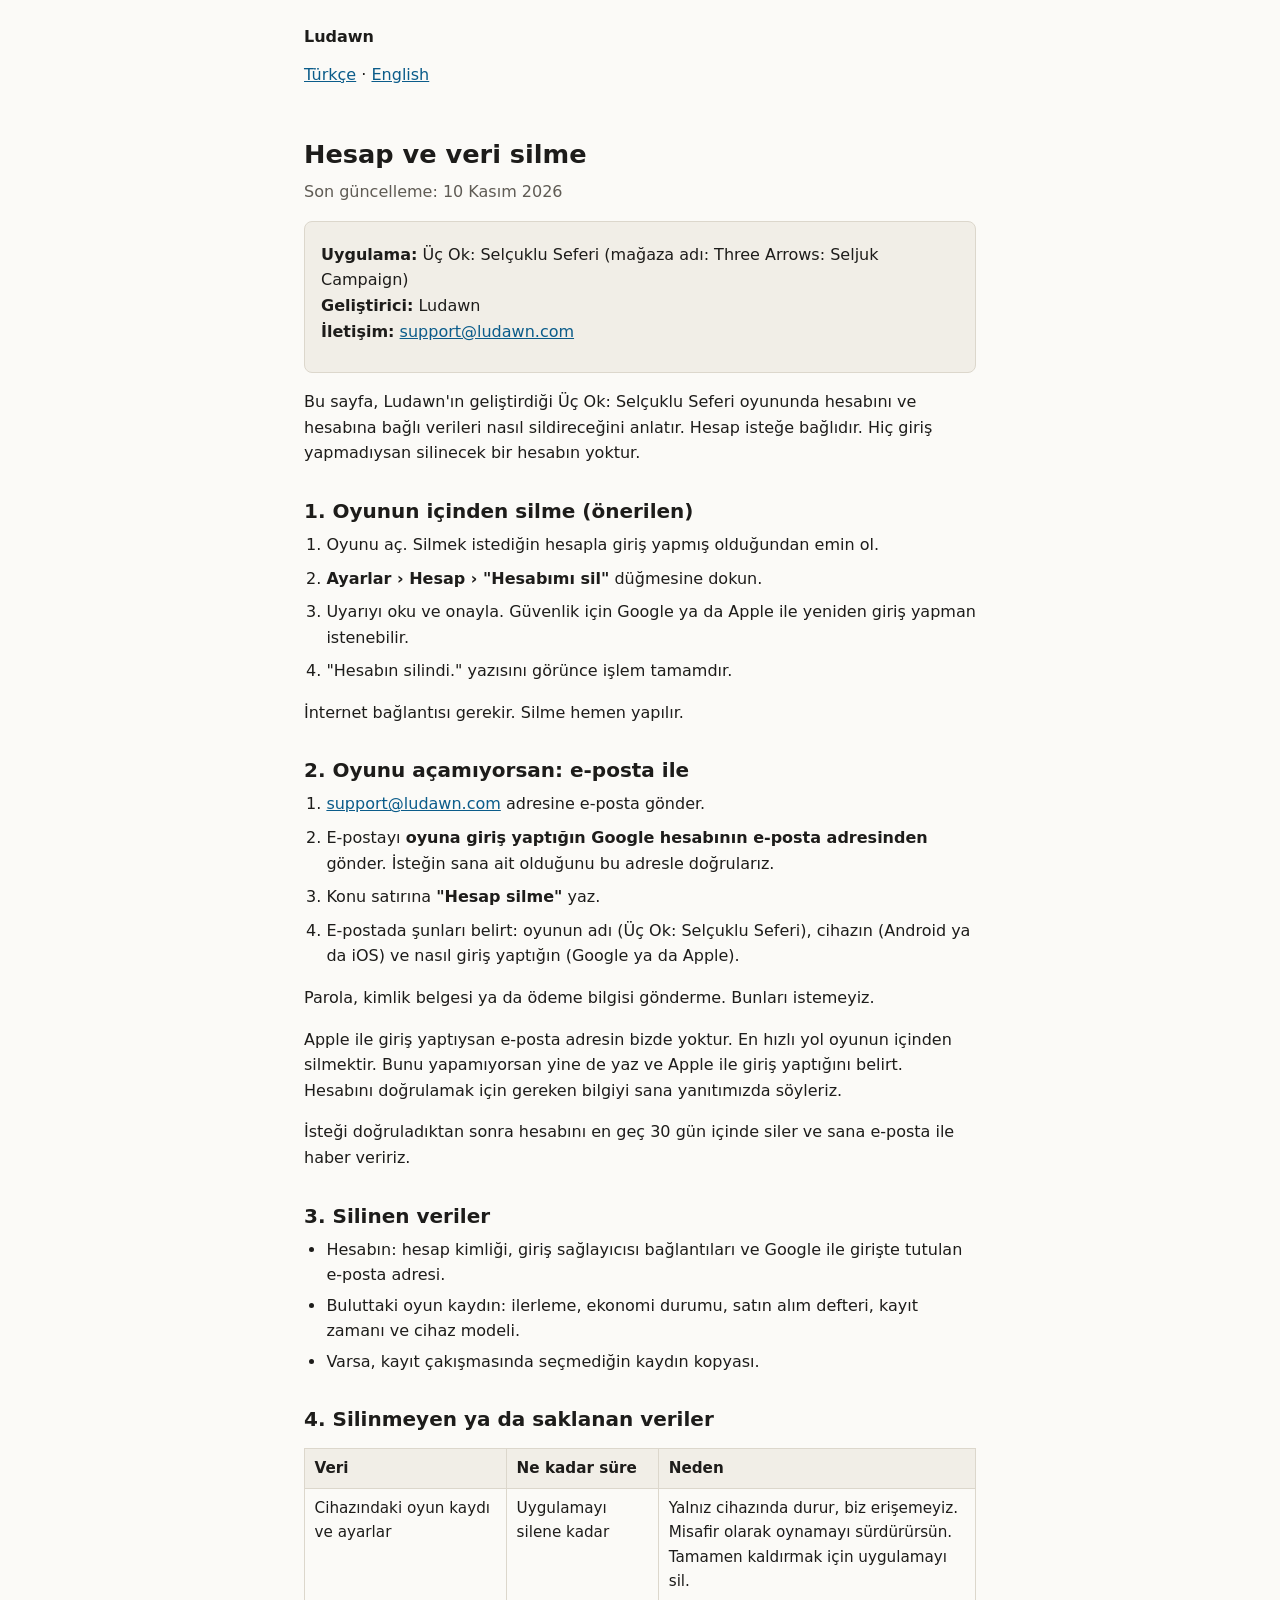
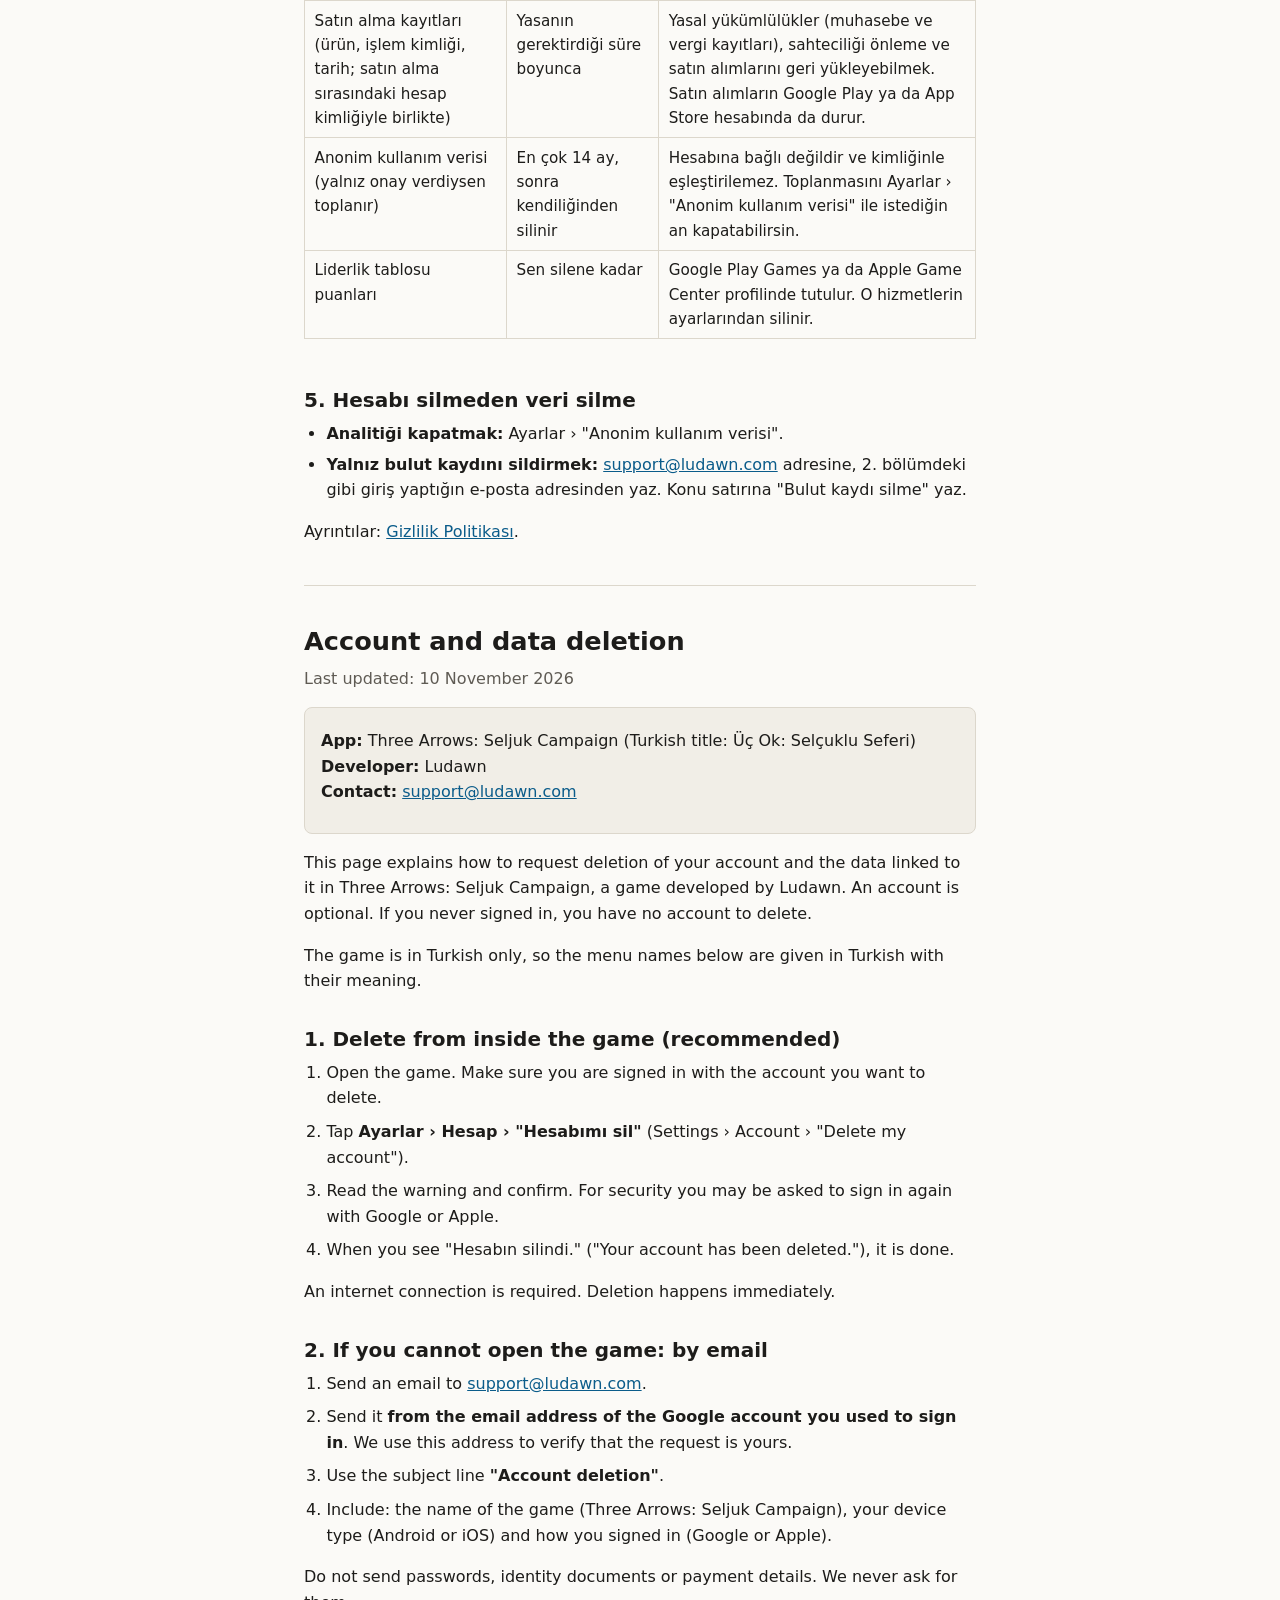
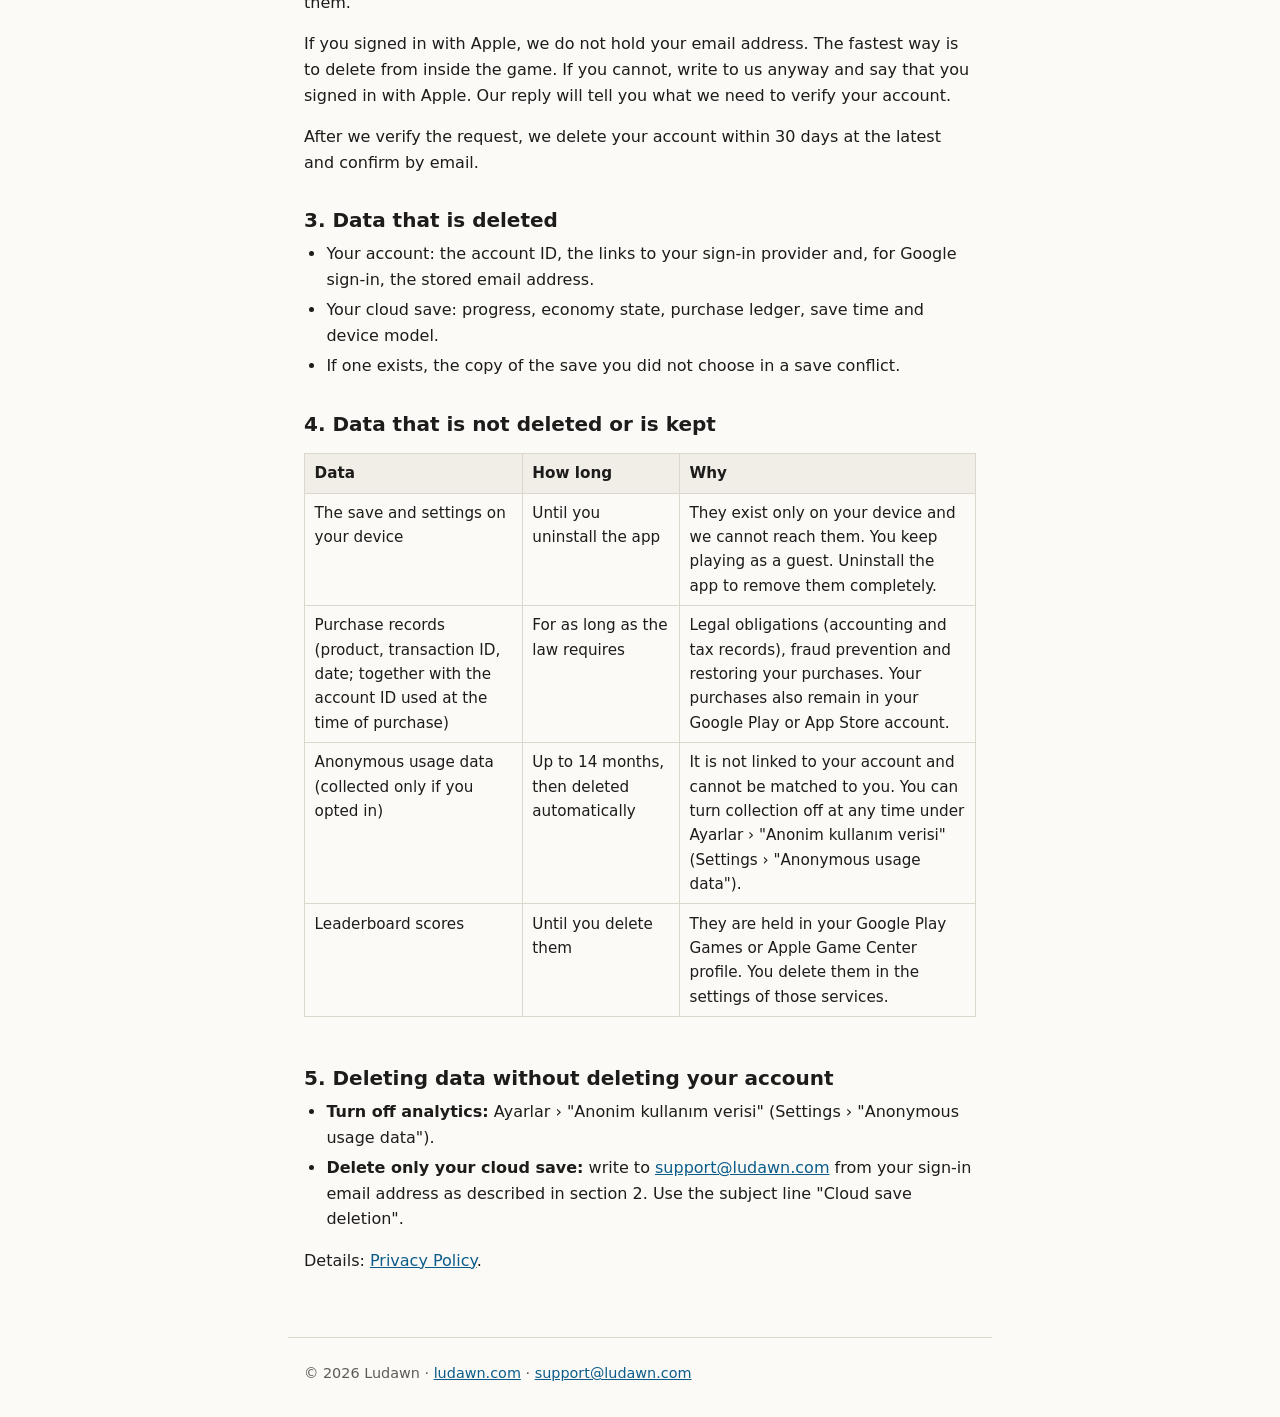
==== account-deletion/index.html @ 129395d2 "Privacy policy and account deletion pages Co-Authored-By: Claude <noreply@anthropic.com>" ====
<!doctype html>
<html lang="tr">
<head>
<meta charset="utf-8">
<meta name="viewport" content="width=device-width, initial-scale=1">
<title>Hesap ve veri silme · Üç Ok: Selçuklu Seferi · Ludawn</title>
<meta name="description" content="Üç Ok: Selçuklu Seferi (Three Arrows: Seljuk Campaign) oyununda hesabını ve verilerini nasıl silersin. Account and data deletion.">
<link rel="stylesheet" href="/style.css">
</head>
<body>
<header>
<a class="brand" href="/">Ludawn</a>
<nav class="langs" aria-label="Dil / Language">
<a href="#tr">Türkçe</a> · <a href="#en" lang="en">English</a>
</nav>
</header>
<main>

<article id="tr" lang="tr">
<h1>Hesap ve veri silme</h1>
<p class="muted">Son güncelleme: 10 Kasım 2026</p>
<div class="box">
<p><strong>Uygulama:</strong> Üç Ok: Selçuklu Seferi (mağaza adı: Three Arrows: Seljuk Campaign)<br>
<strong>Geliştirici:</strong> Ludawn<br>
<strong>İletişim:</strong> <a href="mailto:support@ludawn.com">support@ludawn.com</a></p>
</div>
<p>Bu sayfa, Ludawn'ın geliştirdiği Üç Ok: Selçuklu Seferi oyununda hesabını ve hesabına bağlı verileri nasıl sildireceğini anlatır. Hesap isteğe bağlıdır. Hiç giriş yapmadıysan silinecek bir hesabın yoktur.</p>

<h2>1. Oyunun içinden silme (önerilen)</h2>
<ol class="steps">
<li>Oyunu aç. Silmek istediğin hesapla giriş yapmış olduğundan emin ol.</li>
<li><strong>Ayarlar › Hesap › "Hesabımı sil"</strong> düğmesine dokun.</li>
<li>Uyarıyı oku ve onayla. Güvenlik için Google ya da Apple ile yeniden giriş yapman istenebilir.</li>
<li>"Hesabın silindi." yazısını görünce işlem tamamdır.</li>
</ol>
<p>İnternet bağlantısı gerekir. Silme hemen yapılır.</p>

<h2>2. Oyunu açamıyorsan: e-posta ile</h2>
<ol class="steps">
<li><a href="mailto:support@ludawn.com">support@ludawn.com</a> adresine e-posta gönder.</li>
<li>E-postayı <strong>oyuna giriş yaptığın Google hesabının e-posta adresinden</strong> gönder. İsteğin sana ait olduğunu bu adresle doğrularız.</li>
<li>Konu satırına <strong>"Hesap silme"</strong> yaz.</li>
<li>E-postada şunları belirt: oyunun adı (Üç Ok: Selçuklu Seferi), cihazın (Android ya da iOS) ve nasıl giriş yaptığın (Google ya da Apple).</li>
</ol>
<p>Parola, kimlik belgesi ya da ödeme bilgisi gönderme. Bunları istemeyiz.</p>
<p>Apple ile giriş yaptıysan e-posta adresin bizde yoktur. En hızlı yol oyunun içinden silmektir. Bunu yapamıyorsan yine de yaz ve Apple ile giriş yaptığını belirt. Hesabını doğrulamak için gereken bilgiyi sana yanıtımızda söyleriz.</p>
<p>İsteği doğruladıktan sonra hesabını en geç 30 gün içinde siler ve sana e-posta ile haber veririz.</p>

<h2>3. Silinen veriler</h2>
<ul>
<li>Hesabın: hesap kimliği, giriş sağlayıcısı bağlantıları ve Google ile girişte tutulan e-posta adresi.</li>
<li>Buluttaki oyun kaydın: ilerleme, ekonomi durumu, satın alım defteri, kayıt zamanı ve cihaz modeli.</li>
<li>Varsa, kayıt çakışmasında seçmediğin kaydın kopyası.</li>
</ul>

<h2>4. Silinmeyen ya da saklanan veriler</h2>
<div class="scroll">
<table>
<thead>
<tr><th scope="col">Veri</th><th scope="col">Ne kadar süre</th><th scope="col">Neden</th></tr>
</thead>
<tbody>
<tr><td>Cihazındaki oyun kaydı ve ayarlar</td><td>Uygulamayı silene kadar</td><td>Yalnız cihazında durur, biz erişemeyiz. Misafir olarak oynamayı sürdürürsün. Tamamen kaldırmak için uygulamayı sil.</td></tr>
<tr><td>Satın alma kayıtları (ürün, işlem kimliği, tarih; satın alma sırasındaki hesap kimliğiyle birlikte)</td><td>Yasanın gerektirdiği süre boyunca</td><td>Yasal yükümlülükler (muhasebe ve vergi kayıtları), sahteciliği önleme ve satın alımlarını geri yükleyebilmek. Satın alımların Google Play ya da App Store hesabında da durur.</td></tr>
<tr><td>Anonim kullanım verisi (yalnız onay verdiysen toplanır)</td><td>En çok 14 ay, sonra kendiliğinden silinir</td><td>Hesabına bağlı değildir ve kimliğinle eşleştirilemez. Toplanmasını Ayarlar › "Anonim kullanım verisi" ile istediğin an kapatabilirsin.</td></tr>
<tr><td>Liderlik tablosu puanları</td><td>Sen silene kadar</td><td>Google Play Games ya da Apple Game Center profilinde tutulur. O hizmetlerin ayarlarından silinir.</td></tr>
</tbody>
</table>
</div>

<h2>5. Hesabı silmeden veri silme</h2>
<ul>
<li><strong>Analitiği kapatmak:</strong> Ayarlar › "Anonim kullanım verisi".</li>
<li><strong>Yalnız bulut kaydını sildirmek:</strong> <a href="mailto:support@ludawn.com">support@ludawn.com</a> adresine, 2. bölümdeki gibi giriş yaptığın e-posta adresinden yaz. Konu satırına "Bulut kaydı silme" yaz.</li>
</ul>
<p>Ayrıntılar: <a href="/privacy/">Gizlilik Politikası</a>.</p>
</article>

<hr>

<article id="en" lang="en">
<h1>Account and data deletion</h1>
<p class="muted">Last updated: 10 November 2026</p>
<div class="box">
<p><strong>App:</strong> Three Arrows: Seljuk Campaign (Turkish title: <span lang="tr">Üç Ok: Selçuklu Seferi</span>)<br>
<strong>Developer:</strong> Ludawn<br>
<strong>Contact:</strong> <a href="mailto:support@ludawn.com">support@ludawn.com</a></p>
</div>
<p>This page explains how to request deletion of your account and the data linked to it in Three Arrows: Seljuk Campaign, a game developed by Ludawn. An account is optional. If you never signed in, you have no account to delete.</p>
<p>The game is in Turkish only, so the menu names below are given in Turkish with their meaning.</p>

<h2>1. Delete from inside the game (recommended)</h2>
<ol class="steps">
<li>Open the game. Make sure you are signed in with the account you want to delete.</li>
<li>Tap <strong><span lang="tr">Ayarlar › Hesap › "Hesabımı sil"</span></strong> (Settings › Account › "Delete my account").</li>
<li>Read the warning and confirm. For security you may be asked to sign in again with Google or Apple.</li>
<li>When you see <span lang="tr">"Hesabın silindi."</span> ("Your account has been deleted."), it is done.</li>
</ol>
<p>An internet connection is required. Deletion happens immediately.</p>

<h2>2. If you cannot open the game: by email</h2>
<ol class="steps">
<li>Send an email to <a href="mailto:support@ludawn.com">support@ludawn.com</a>.</li>
<li>Send it <strong>from the email address of the Google account you used to sign in</strong>. We use this address to verify that the request is yours.</li>
<li>Use the subject line <strong>"Account deletion"</strong>.</li>
<li>Include: the name of the game (Three Arrows: Seljuk Campaign), your device type (Android or iOS) and how you signed in (Google or Apple).</li>
</ol>
<p>Do not send passwords, identity documents or payment details. We never ask for them.</p>
<p>If you signed in with Apple, we do not hold your email address. The fastest way is to delete from inside the game. If you cannot, write to us anyway and say that you signed in with Apple. Our reply will tell you what we need to verify your account.</p>
<p>After we verify the request, we delete your account within 30 days at the latest and confirm by email.</p>

<h2>3. Data that is deleted</h2>
<ul>
<li>Your account: the account ID, the links to your sign-in provider and, for Google sign-in, the stored email address.</li>
<li>Your cloud save: progress, economy state, purchase ledger, save time and device model.</li>
<li>If one exists, the copy of the save you did not choose in a save conflict.</li>
</ul>

<h2>4. Data that is not deleted or is kept</h2>
<div class="scroll">
<table>
<thead>
<tr><th scope="col">Data</th><th scope="col">How long</th><th scope="col">Why</th></tr>
</thead>
<tbody>
<tr><td>The save and settings on your device</td><td>Until you uninstall the app</td><td>They exist only on your device and we cannot reach them. You keep playing as a guest. Uninstall the app to remove them completely.</td></tr>
<tr><td>Purchase records (product, transaction ID, date; together with the account ID used at the time of purchase)</td><td>For as long as the law requires</td><td>Legal obligations (accounting and tax records), fraud prevention and restoring your purchases. Your purchases also remain in your Google Play or App Store account.</td></tr>
<tr><td>Anonymous usage data (collected only if you opted in)</td><td>Up to 14 months, then deleted automatically</td><td>It is not linked to your account and cannot be matched to you. You can turn collection off at any time under <span lang="tr">Ayarlar › "Anonim kullanım verisi"</span> (Settings › "Anonymous usage data").</td></tr>
<tr><td>Leaderboard scores</td><td>Until you delete them</td><td>They are held in your Google Play Games or Apple Game Center profile. You delete them in the settings of those services.</td></tr>
</tbody>
</table>
</div>

<h2>5. Deleting data without deleting your account</h2>
<ul>
<li><strong>Turn off analytics:</strong> <span lang="tr">Ayarlar › "Anonim kullanım verisi"</span> (Settings › "Anonymous usage data").</li>
<li><strong>Delete only your cloud save:</strong> write to <a href="mailto:support@ludawn.com">support@ludawn.com</a> from your sign-in email address as described in section 2. Use the subject line "Cloud save deletion".</li>
</ul>
<p>Details: <a href="/privacy/#en">Privacy Policy</a>.</p>
</article>

</main>
<footer>
<p>© 2026 Ludawn · <a href="/">ludawn.com</a> · <a href="mailto:support@ludawn.com">support@ludawn.com</a></p>
</footer>
</body>
</html>
---- style.css ----
:root {
  color-scheme: light dark;
  --bg: #fbfaf7; --fg: #1d1c1a; --muted: #5f5b54; --line: #dcd7cc;
  --link: #0b5c8a; --card: #f1eee7; --mark-bg: #ffe08a; --mark-fg: #3a2a00;
}
@media (prefers-color-scheme: dark) {
  :root {
    --bg: #17181a; --fg: #e9e6df; --muted: #a8a399; --line: #34363a;
    --link: #7cc4ee; --card: #202225; --mark-bg: #6b4e00; --mark-fg: #fff3c4;
  }
}
* { box-sizing: border-box; }
html { -webkit-text-size-adjust: 100%; }
body {
  margin: 0; background: var(--bg); color: var(--fg);
  font: 1rem/1.6 system-ui, -apple-system, "Segoe UI", Roboto, "Noto Sans", Arial, sans-serif;
}
header, main, footer { max-width: 44rem; margin: 0 auto; padding: 1rem; }
header { padding-top: 1.5rem; }
footer { color: var(--muted); font-size: .9rem; border-top: 1px solid var(--line); margin-top: 2rem; }
h1 { font-size: 1.6rem; line-height: 1.25; margin: .5rem 0; }
h2 { font-size: 1.25rem; line-height: 1.3; margin: 2rem 0 .5rem; }
h3 { font-size: 1.05rem; margin: 1.5rem 0 .25rem; }
p, ul, ol { margin: .5rem 0 1rem; }
ul, ol { padding-left: 1.4rem; }
li { margin: .3rem 0; }
a { color: var(--link); }
.brand { font-weight: 700; text-decoration: none; color: var(--fg); }
.muted { color: var(--muted); }
.langs { margin: .75rem 0; }
.box { background: var(--card); border: 1px solid var(--line); border-radius: .5rem; padding: .75rem 1rem; margin: 1rem 0; }
.steps li { margin: .5rem 0; }
.scroll { overflow-x: auto; }
table { border-collapse: collapse; width: 100%; font-size: .95rem; margin: .5rem 0 1rem; }
th, td { border: 1px solid var(--line); padding: .45rem .6rem; text-align: left; vertical-align: top; }
th { background: var(--card); }
hr { border: 0; border-top: 1px solid var(--line); margin: 2.5rem 0; }
code { font-family: ui-monospace, SFMono-Regular, Menlo, Consolas, monospace; font-size: .92em; overflow-wrap: anywhere; }
mark.todo { background: var(--mark-bg); color: var(--mark-fg); font-weight: 700; padding: 0 .25rem; border-radius: .2rem; overflow-wrap: anywhere; }
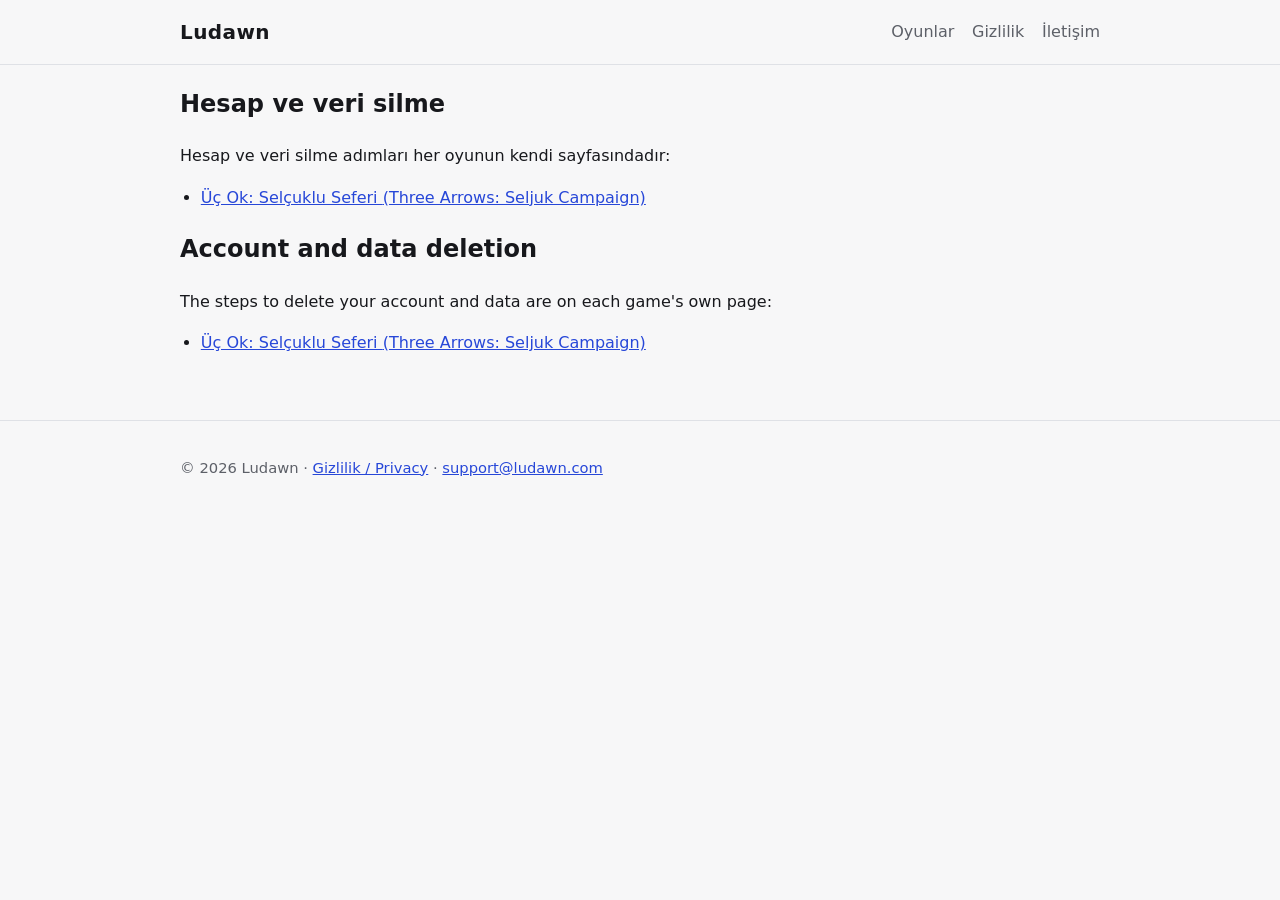
==== commit 04780de1: "Company home and one self-contained section per game The home page is the studio's; Three Arrows liv" ====
--- a/account-deletion/index.html
+++ b/account-deletion/index.html
@@ -3,145 +3,29 @@
 <head>
 <meta charset="utf-8">
 <meta name="viewport" content="width=device-width, initial-scale=1">
-<title>Hesap ve veri silme · Üç Ok: Selçuklu Seferi · Ludawn</title>
-<meta name="description" content="Üç Ok: Selçuklu Seferi (Three Arrows: Seljuk Campaign) oyununda hesabını ve verilerini nasıl silersin. Account and data deletion.">
-<link rel="stylesheet" href="/style.css">
+<title>Hesap ve veri silme · Ludawn</title>
+<meta name="description" content="Ludawn oyunlarında hesap ve veri silme. Account and data deletion for Ludawn games.">
+<link rel="stylesheet" href="/assets/site.css">
 </head>
 <body>
-<header>
+<div class="top"><div class="wrap">
 <a class="brand" href="/">Ludawn</a>
-<nav class="langs" aria-label="Dil / Language">
-<a href="#tr">Türkçe</a> · <a href="#en" lang="en">English</a>
-</nav>
-</header>
-<main>
-
-<article id="tr" lang="tr">
+<nav class="nav" aria-label="Site"><a href="/#games">Oyunlar</a><a href="/privacy/">Gizlilik</a><a href="mailto:support@ludawn.com">İletişim</a></nav>
+</div></div>
+<main class="wrap">
+<section class="prose">
 <h1>Hesap ve veri silme</h1>
-<p class="muted">Son güncelleme: 10 Kasım 2026</p>
-<div class="box">
-<p><strong>Uygulama:</strong> Üç Ok: Selçuklu Seferi (mağaza adı: Three Arrows: Seljuk Campaign)<br>
-<strong>Geliştirici:</strong> Ludawn<br>
-<strong>İletişim:</strong> <a href="mailto:support@ludawn.com">support@ludawn.com</a></p>
+<p>Hesap ve veri silme adımları her oyunun kendi sayfasındadır:</p>
+<ul><li><a href="/three-arrows/account-deletion/">Üç Ok: Selçuklu Seferi <span lang="en">(Three Arrows: Seljuk Campaign)</span></a></li></ul>
+<div lang="en">
+<h1>Account and data deletion</h1>
+<p>The steps to delete your account and data are on each game's own page:</p>
+<ul><li><a href="/three-arrows/account-deletion/">Üç Ok: Selçuklu Seferi <span lang="en">(Three Arrows: Seljuk Campaign)</span></a></li></ul>
 </div>
-<p>Bu sayfa, Ludawn'ın geliştirdiği Üç Ok: Selçuklu Seferi oyununda hesabını ve hesabına bağlı verileri nasıl sildireceğini anlatır. Hesap isteğe bağlıdır. Hiç giriş yapmadıysan silinecek bir hesabın yoktur.</p>
-
-<h2>1. Oyunun içinden silme (önerilen)</h2>
-<ol class="steps">
-<li>Oyunu aç. Silmek istediğin hesapla giriş yapmış olduğundan emin ol.</li>
-<li><strong>Ayarlar › Hesap › "Hesabımı sil"</strong> düğmesine dokun.</li>
-<li>Uyarıyı oku ve onayla. Güvenlik için Google ya da Apple ile yeniden giriş yapman istenebilir.</li>
-<li>"Hesabın silindi." yazısını görünce işlem tamamdır.</li>
-</ol>
-<p>İnternet bağlantısı gerekir. Silme hemen yapılır.</p>
-
-<h2>2. Oyunu açamıyorsan: e-posta ile</h2>
-<ol class="steps">
-<li><a href="mailto:support@ludawn.com">support@ludawn.com</a> adresine e-posta gönder.</li>
-<li>E-postayı <strong>oyuna giriş yaptığın Google hesabının e-posta adresinden</strong> gönder. İsteğin sana ait olduğunu bu adresle doğrularız.</li>
-<li>Konu satırına <strong>"Hesap silme"</strong> yaz.</li>
-<li>E-postada şunları belirt: oyunun adı (Üç Ok: Selçuklu Seferi), cihazın (Android ya da iOS) ve nasıl giriş yaptığın (Google ya da Apple).</li>
-</ol>
-<p>Parola, kimlik belgesi ya da ödeme bilgisi gönderme. Bunları istemeyiz.</p>
-<p>Apple ile giriş yaptıysan e-posta adresin bizde yoktur. En hızlı yol oyunun içinden silmektir. Bunu yapamıyorsan yine de yaz ve Apple ile giriş yaptığını belirt. Hesabını doğrulamak için gereken bilgiyi sana yanıtımızda söyleriz.</p>
-<p>İsteği doğruladıktan sonra hesabını en geç 30 gün içinde siler ve sana e-posta ile haber veririz.</p>
-
-<h2>3. Silinen veriler</h2>
-<ul>
-<li>Hesabın: hesap kimliği, giriş sağlayıcısı bağlantıları ve Google ile girişte tutulan e-posta adresi.</li>
-<li>Buluttaki oyun kaydın: ilerleme, ekonomi durumu, satın alım defteri, kayıt zamanı ve cihaz modeli.</li>
-<li>Varsa, kayıt çakışmasında seçmediğin kaydın kopyası.</li>
-</ul>
-
-<h2>4. Silinmeyen ya da saklanan veriler</h2>
-<div class="scroll">
-<table>
-<thead>
-<tr><th scope="col">Veri</th><th scope="col">Ne kadar süre</th><th scope="col">Neden</th></tr>
-</thead>
-<tbody>
-<tr><td>Cihazındaki oyun kaydı ve ayarlar</td><td>Uygulamayı silene kadar</td><td>Yalnız cihazında durur, biz erişemeyiz. Misafir olarak oynamayı sürdürürsün. Tamamen kaldırmak için uygulamayı sil.</td></tr>
-<tr><td>Satın alma kayıtları (ürün, işlem kimliği, tarih; satın alma sırasındaki hesap kimliğiyle birlikte)</td><td>Yasanın gerektirdiği süre boyunca</td><td>Yasal yükümlülükler (muhasebe ve vergi kayıtları), sahteciliği önleme ve satın alımlarını geri yükleyebilmek. Satın alımların Google Play ya da App Store hesabında da durur.</td></tr>
-<tr><td>Anonim kullanım verisi (yalnız onay verdiysen toplanır)</td><td>En çok 14 ay, sonra kendiliğinden silinir</td><td>Hesabına bağlı değildir ve kimliğinle eşleştirilemez. Toplanmasını Ayarlar › "Anonim kullanım verisi" ile istediğin an kapatabilirsin.</td></tr>
-<tr><td>Liderlik tablosu puanları</td><td>Sen silene kadar</td><td>Google Play Games ya da Apple Game Center profilinde tutulur. O hizmetlerin ayarlarından silinir.</td></tr>
-</tbody>
-</table>
-</div>
-
-<h2>5. Hesabı silmeden veri silme</h2>
-<ul>
-<li><strong>Analitiği kapatmak:</strong> Ayarlar › "Anonim kullanım verisi".</li>
-<li><strong>Yalnız bulut kaydını sildirmek:</strong> <a href="mailto:support@ludawn.com">support@ludawn.com</a> adresine, 2. bölümdeki gibi giriş yaptığın e-posta adresinden yaz. Konu satırına "Bulut kaydı silme" yaz.</li>
-</ul>
-<p>Ayrıntılar: <a href="/privacy/">Gizlilik Politikası</a>.</p>
-</article>
-
-<hr>
-
-<article id="en" lang="en">
-<h1>Account and data deletion</h1>
-<p class="muted">Last updated: 10 November 2026</p>
-<div class="box">
-<p><strong>App:</strong> Three Arrows: Seljuk Campaign (Turkish title: <span lang="tr">Üç Ok: Selçuklu Seferi</span>)<br>
-<strong>Developer:</strong> Ludawn<br>
-<strong>Contact:</strong> <a href="mailto:support@ludawn.com">support@ludawn.com</a></p>
-</div>
-<p>This page explains how to request deletion of your account and the data linked to it in Three Arrows: Seljuk Campaign, a game developed by Ludawn. An account is optional. If you never signed in, you have no account to delete.</p>
-<p>The game is in Turkish only, so the menu names below are given in Turkish with their meaning.</p>
-
-<h2>1. Delete from inside the game (recommended)</h2>
-<ol class="steps">
-<li>Open the game. Make sure you are signed in with the account you want to delete.</li>
-<li>Tap <strong><span lang="tr">Ayarlar › Hesap › "Hesabımı sil"</span></strong> (Settings › Account › "Delete my account").</li>
-<li>Read the warning and confirm. For security you may be asked to sign in again with Google or Apple.</li>
-<li>When you see <span lang="tr">"Hesabın silindi."</span> ("Your account has been deleted."), it is done.</li>
-</ol>
-<p>An internet connection is required. Deletion happens immediately.</p>
-
-<h2>2. If you cannot open the game: by email</h2>
-<ol class="steps">
-<li>Send an email to <a href="mailto:support@ludawn.com">support@ludawn.com</a>.</li>
-<li>Send it <strong>from the email address of the Google account you used to sign in</strong>. We use this address to verify that the request is yours.</li>
-<li>Use the subject line <strong>"Account deletion"</strong>.</li>
-<li>Include: the name of the game (Three Arrows: Seljuk Campaign), your device type (Android or iOS) and how you signed in (Google or Apple).</li>
-</ol>
-<p>Do not send passwords, identity documents or payment details. We never ask for them.</p>
-<p>If you signed in with Apple, we do not hold your email address. The fastest way is to delete from inside the game. If you cannot, write to us anyway and say that you signed in with Apple. Our reply will tell you what we need to verify your account.</p>
-<p>After we verify the request, we delete your account within 30 days at the latest and confirm by email.</p>
-
-<h2>3. Data that is deleted</h2>
-<ul>
-<li>Your account: the account ID, the links to your sign-in provider and, for Google sign-in, the stored email address.</li>
-<li>Your cloud save: progress, economy state, purchase ledger, save time and device model.</li>
-<li>If one exists, the copy of the save you did not choose in a save conflict.</li>
-</ul>
-
-<h2>4. Data that is not deleted or is kept</h2>
-<div class="scroll">
-<table>
-<thead>
-<tr><th scope="col">Data</th><th scope="col">How long</th><th scope="col">Why</th></tr>
-</thead>
-<tbody>
-<tr><td>The save and settings on your device</td><td>Until you uninstall the app</td><td>They exist only on your device and we cannot reach them. You keep playing as a guest. Uninstall the app to remove them completely.</td></tr>
-<tr><td>Purchase records (product, transaction ID, date; together with the account ID used at the time of purchase)</td><td>For as long as the law requires</td><td>Legal obligations (accounting and tax records), fraud prevention and restoring your purchases. Your purchases also remain in your Google Play or App Store account.</td></tr>
-<tr><td>Anonymous usage data (collected only if you opted in)</td><td>Up to 14 months, then deleted automatically</td><td>It is not linked to your account and cannot be matched to you. You can turn collection off at any time under <span lang="tr">Ayarlar › "Anonim kullanım verisi"</span> (Settings › "Anonymous usage data").</td></tr>
-<tr><td>Leaderboard scores</td><td>Until you delete them</td><td>They are held in your Google Play Games or Apple Game Center profile. You delete them in the settings of those services.</td></tr>
-</tbody>
-</table>
-</div>
-
-<h2>5. Deleting data without deleting your account</h2>
-<ul>
-<li><strong>Turn off analytics:</strong> <span lang="tr">Ayarlar › "Anonim kullanım verisi"</span> (Settings › "Anonymous usage data").</li>
-<li><strong>Delete only your cloud save:</strong> write to <a href="mailto:support@ludawn.com">support@ludawn.com</a> from your sign-in email address as described in section 2. Use the subject line "Cloud save deletion".</li>
-</ul>
-<p>Details: <a href="/privacy/#en">Privacy Policy</a>.</p>
-</article>
-
+</section>
 </main>
-<footer>
-<p>© 2026 Ludawn · <a href="/">ludawn.com</a> · <a href="mailto:support@ludawn.com">support@ludawn.com</a></p>
-</footer>
+<footer><div class="wrap">
+<p>© 2026 Ludawn · <a href="/privacy/">Gizlilik / Privacy</a> · <a href="mailto:support@ludawn.com">support@ludawn.com</a></p>
+</div></footer>
 </body>
 </html>
--- a/assets/site.css
+++ b/assets/site.css
@@ -0,0 +1,24 @@
+:root{color-scheme:light dark;--bg:#f7f7f8;--fg:#17181c;--muted:#5d6068;--line:#dfe1e6;--card:#ffffff;--link:#2747d8;--accent:#17181c;--accent-fg:#ffffff}
+@media (prefers-color-scheme:dark){:root{--bg:#101114;--fg:#eceef2;--muted:#9a9eaa;--line:#2a2d35;--card:#181a1f;--link:#8ea2ff;--accent:#eceef2;--accent-fg:#101114}}
+*{box-sizing:border-box}html{-webkit-text-size-adjust:100%}
+body{margin:0;background:var(--bg);color:var(--fg);font:1rem/1.6 system-ui,-apple-system,"Segoe UI",Roboto,"Noto Sans",Arial,sans-serif}
+a{color:var(--link)}
+.wrap{max-width:60rem;margin:0 auto;padding:0 1.25rem}
+.top{border-bottom:1px solid var(--line)}
+.top .wrap{display:flex;align-items:center;justify-content:space-between;gap:1rem;padding-top:1rem;padding-bottom:1rem;flex-wrap:wrap}
+.brand{font-weight:800;font-size:1.25rem;letter-spacing:.02em;text-decoration:none;color:var(--fg)}
+.nav a{margin-left:1.1rem;text-decoration:none;color:var(--muted)}.nav a:hover{color:var(--fg)}
+.hero{padding:4rem 0 2.5rem}
+.hero h1{font-size:clamp(2rem,5vw,3rem);line-height:1.1;margin:0 0 .75rem;letter-spacing:-.01em}
+.hero p{font-size:1.15rem;color:var(--muted);max-width:38rem;margin:.25rem 0}
+h2{font-size:1.35rem;margin:2.5rem 0 1rem}
+.grid{display:grid;grid-template-columns:repeat(auto-fill,minmax(17rem,1fr));gap:1rem}
+.card{display:block;background:var(--card);border:1px solid var(--line);border-radius:.9rem;padding:1.25rem;text-decoration:none;color:var(--fg);transition:transform .12s ease,border-color .12s ease}
+.card:hover{transform:translateY(-2px);border-color:var(--muted)}
+.card h3{margin:0 0 .25rem;font-size:1.15rem}.card p{margin:.25rem 0;color:var(--muted)}
+.tag{display:inline-block;font-size:.78rem;font-weight:600;border:1px solid var(--line);border-radius:999px;padding:.1rem .6rem;color:var(--muted);margin-bottom:.6rem}
+.muted{color:var(--muted)}
+.prose{max-width:44rem}
+.prose ul{padding-left:1.3rem}
+footer{border-top:1px solid var(--line);margin-top:4rem;color:var(--muted);font-size:.92rem}
+footer .wrap{padding-top:1.25rem;padding-bottom:2rem}
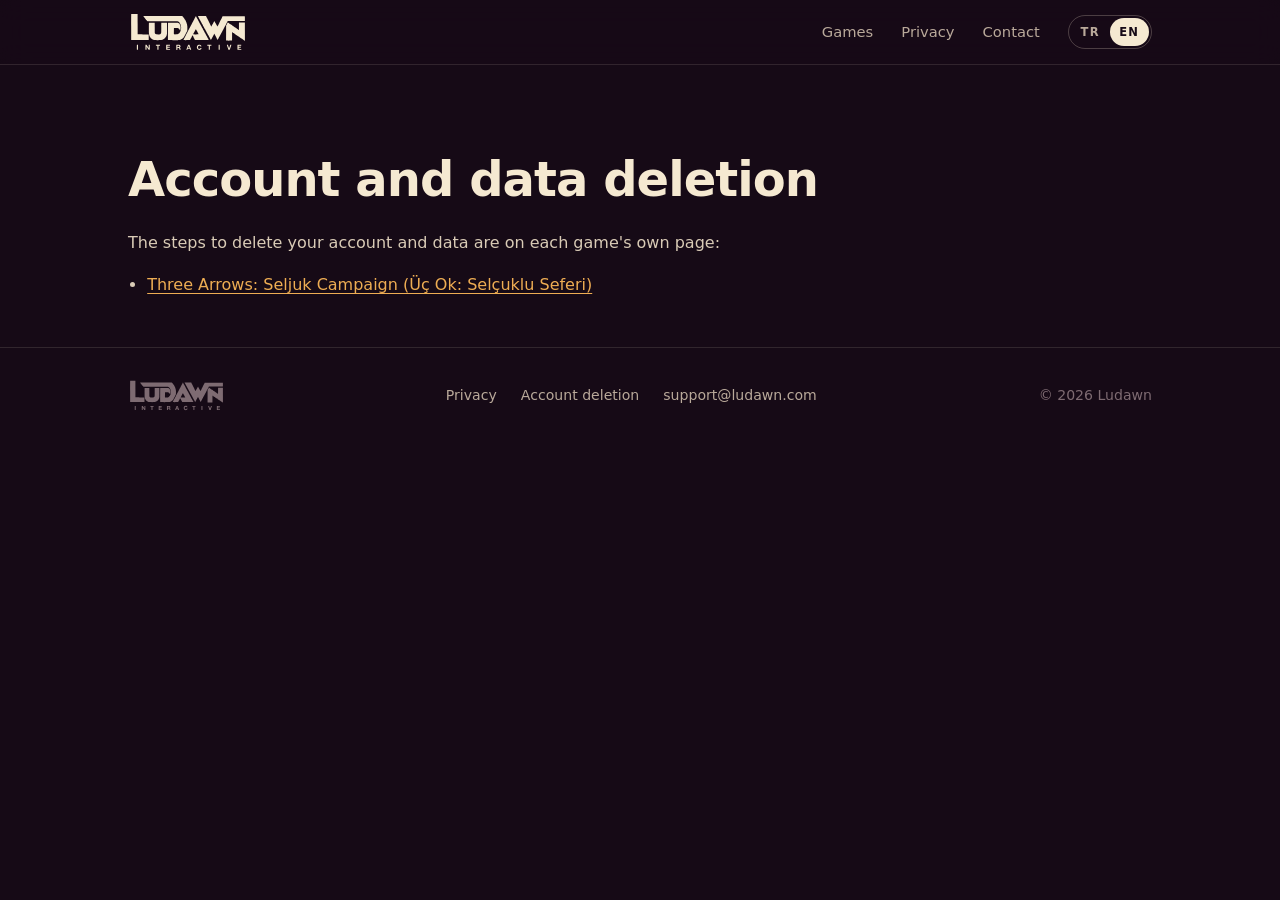
==== commit 3fd91480: "New studio home and Three Arrows design, TR/EN by visitor locale - Studio pages: dark design in the " ====
--- a/account-deletion/index.html
+++ b/account-deletion/index.html
@@ -1,31 +1,48 @@
 <!doctype html>
-<html lang="tr">
+<html lang="tr" data-title-tr="Hesap ve veri silme · Ludawn" data-title-en="Account and data deletion · Ludawn">
 <head>
 <meta charset="utf-8">
 <meta name="viewport" content="width=device-width, initial-scale=1">
 <title>Hesap ve veri silme · Ludawn</title>
 <meta name="description" content="Ludawn oyunlarında hesap ve veri silme. Account and data deletion for Ludawn games.">
+<meta name="theme-color" content="#160A16">
+<link rel="icon" href="/assets/img/favicon.svg" type="image/svg+xml">
 <link rel="stylesheet" href="/assets/site.css">
+<script src="/assets/lang.js"></script>
 </head>
 <body>
-<div class="top"><div class="wrap">
-<a class="brand" href="/">Ludawn</a>
-<nav class="nav" aria-label="Site"><a href="/#games">Oyunlar</a><a href="/privacy/">Gizlilik</a><a href="mailto:support@ludawn.com">İletişim</a></nav>
-</div></div>
-<main class="wrap">
+<header class="top"><div class="wrap">
+<a class="brand" href="/" aria-label="Ludawn Interactive"><span class="logo" role="img" aria-label="Ludawn Interactive"></span></a>
+<nav class="nav" aria-label="Site">
+<a href="/#games"><span lang="tr">Oyunlar</span><span lang="en">Games</span></a>
+<a class="hide-sm" href="/privacy/"><span lang="tr">Gizlilik</span><span lang="en">Privacy</span></a>
+<a href="/#contact"><span lang="tr">İletişim</span><span lang="en">Contact</span></a>
+<span class="lang-switch" role="group" aria-label="Dil / Language"><button type="button" data-set-lang="tr">TR</button><button type="button" data-set-lang="en">EN</button></span>
+</nav>
+</div></header>
+<main class="wrap page">
 <section class="prose">
+<div lang="tr">
 <h1>Hesap ve veri silme</h1>
 <p>Hesap ve veri silme adımları her oyunun kendi sayfasındadır:</p>
-<ul><li><a href="/three-arrows/account-deletion/">Üç Ok: Selçuklu Seferi <span lang="en">(Three Arrows: Seljuk Campaign)</span></a></li></ul>
+<ul><li><a href="/three-arrows/account-deletion/">Üç Ok: Selçuklu Seferi (Three Arrows: Seljuk Campaign)</a></li></ul>
+</div>
+<hr class="both-only">
 <div lang="en">
 <h1>Account and data deletion</h1>
 <p>The steps to delete your account and data are on each game's own page:</p>
-<ul><li><a href="/three-arrows/account-deletion/">Üç Ok: Selçuklu Seferi <span lang="en">(Three Arrows: Seljuk Campaign)</span></a></li></ul>
+<ul><li><a href="/three-arrows/account-deletion/">Three Arrows: Seljuk Campaign (Üç Ok: Selçuklu Seferi)</a></li></ul>
 </div>
 </section>
 </main>
 <footer><div class="wrap">
-<p>© 2026 Ludawn · <a href="/privacy/">Gizlilik / Privacy</a> · <a href="mailto:support@ludawn.com">support@ludawn.com</a></p>
+<span class="logo" role="img" aria-label="Ludawn Interactive"></span>
+<nav aria-label="Footer">
+<a href="/privacy/"><span lang="tr">Gizlilik</span><span lang="en">Privacy</span></a>
+<a href="/account-deletion/"><span lang="tr">Hesap silme</span><span lang="en">Account deletion</span></a>
+<a href="mailto:support@ludawn.com">support@ludawn.com</a>
+</nav>
+<span>© 2026 Ludawn</span>
 </div></footer>
 </body>
 </html>
--- a/assets/site.css
+++ b/assets/site.css
@@ -1,24 +1,131 @@
-:root{color-scheme:light dark;--bg:#f7f7f8;--fg:#17181c;--muted:#5d6068;--line:#dfe1e6;--card:#ffffff;--link:#2747d8;--accent:#17181c;--accent-fg:#ffffff}
-@media (prefers-color-scheme:dark){:root{--bg:#101114;--fg:#eceef2;--muted:#9a9eaa;--line:#2a2d35;--card:#181a1f;--link:#8ea2ff;--accent:#eceef2;--accent-fg:#101114}}
-*{box-sizing:border-box}html{-webkit-text-size-adjust:100%}
-body{margin:0;background:var(--bg);color:var(--fg);font:1rem/1.6 system-ui,-apple-system,"Segoe UI",Roboto,"Noto Sans",Arial,sans-serif}
-a{color:var(--link)}
-.wrap{max-width:60rem;margin:0 auto;padding:0 1.25rem}
-.top{border-bottom:1px solid var(--line)}
-.top .wrap{display:flex;align-items:center;justify-content:space-between;gap:1rem;padding-top:1rem;padding-bottom:1rem;flex-wrap:wrap}
-.brand{font-weight:800;font-size:1.25rem;letter-spacing:.02em;text-decoration:none;color:var(--fg)}
-.nav a{margin-left:1.1rem;text-decoration:none;color:var(--muted)}.nav a:hover{color:var(--fg)}
-.hero{padding:4rem 0 2.5rem}
-.hero h1{font-size:clamp(2rem,5vw,3rem);line-height:1.1;margin:0 0 .75rem;letter-spacing:-.01em}
-.hero p{font-size:1.15rem;color:var(--muted);max-width:38rem;margin:.25rem 0}
-h2{font-size:1.35rem;margin:2.5rem 0 1rem}
-.grid{display:grid;grid-template-columns:repeat(auto-fill,minmax(17rem,1fr));gap:1rem}
-.card{display:block;background:var(--card);border:1px solid var(--line);border-radius:.9rem;padding:1.25rem;text-decoration:none;color:var(--fg);transition:transform .12s ease,border-color .12s ease}
-.card:hover{transform:translateY(-2px);border-color:var(--muted)}
-.card h3{margin:0 0 .25rem;font-size:1.15rem}.card p{margin:.25rem 0;color:var(--muted)}
-.tag{display:inline-block;font-size:.78rem;font-weight:600;border:1px solid var(--line);border-radius:999px;padding:.1rem .6rem;color:var(--muted);margin-bottom:.6rem}
+/* Ludawn Interactive: studio pages (home, studio privacy, account deletion, 404).
+   Game sections under /<game>/ carry their own stylesheet. */
+:root{
+  color-scheme:dark;
+  --ink:#160A16; --ink-2:#1F1020; --ink-3:#2A1528;
+  --cream:#F5E9D1; --muted:#B9A99A; --faint:#7E6B72;
+  --line:rgba(245,233,209,.12); --line-2:rgba(245,233,209,.24);
+  --dusk:#632743; --hill:#562A43; --ember:#C85B35; --amber:#EEAD53; --sun:#F5E9D1;
+  --dawn:linear-gradient(90deg,var(--dusk),var(--ember) 55%,var(--amber));
+  --radius:14px; --wrap:68rem;
+  --sans:system-ui,-apple-system,"Segoe UI",Roboto,"Noto Sans",Arial,sans-serif;
+}
+*{box-sizing:border-box}
+html{-webkit-text-size-adjust:100%;scroll-behavior:smooth;background:var(--ink)}
+body{margin:0;background:var(--ink);color:var(--cream);font:400 1rem/1.65 var(--sans);-webkit-font-smoothing:antialiased;overflow-x:hidden}
+a{color:var(--amber);text-underline-offset:.18em;text-decoration-thickness:1px}
+a:hover{color:var(--sun)}
+:focus-visible{outline:2px solid var(--amber);outline-offset:3px;border-radius:4px}
+img{max-width:100%;display:block}
+.wrap{max-width:var(--wrap);margin:0 auto;padding:0 clamp(1rem,4vw,2rem)}
+
+/* Language: both languages ship in the page, lang.js picks one. */
+html[data-lang="tr"] body [lang="en"],html[data-lang="en"] body [lang="tr"]{display:none!important}
+html:not([data-lang]) .lang-switch{display:none}
+html[data-lang] .both-only{display:none}
+html:not([data-lang]) span[lang="en"]::before{content:" / "}
+
+/* Top bar */
+.top{position:sticky;top:0;z-index:10;background:rgba(22,10,22,.78);backdrop-filter:saturate(140%) blur(14px);-webkit-backdrop-filter:saturate(140%) blur(14px);border-bottom:1px solid var(--line)}
+.top .wrap{display:flex;align-items:center;justify-content:space-between;gap:1rem;height:4rem}
+.brand{display:block;width:7.5rem;height:2.4rem;color:var(--cream)}
+.brand .logo{width:100%;height:100%}
+.nav{display:flex;align-items:center;gap:clamp(.75rem,2.5vw,1.75rem)}
+.nav a{color:var(--muted);text-decoration:none;font-size:.92rem;font-weight:500}
+.nav a:hover{color:var(--cream)}
+.lang-switch{display:inline-flex;border:1px solid var(--line-2);border-radius:999px;padding:2px}
+.lang-switch button{all:unset;cursor:pointer;font-size:.72rem;font-weight:700;letter-spacing:.12em;padding:.28rem .6rem;border-radius:999px;color:var(--muted)}
+.lang-switch button[aria-pressed="true"]{background:var(--cream);color:var(--ink)}
+.lang-switch button:focus-visible{outline:2px solid var(--amber)}
+@media (max-width:560px){.nav .hide-sm{display:none}}
+
+/* Logo: SVG used as a mask so it takes any colour or gradient */
+.logo{display:block;background:currentColor;-webkit-mask:url(/assets/img/ludawn-logo.svg) center/contain no-repeat;mask:url(/assets/img/ludawn-logo.svg) center/contain no-repeat}
+
+/* Hero */
+.hero{position:relative;isolation:isolate;min-height:min(86vh,52rem);display:grid;place-items:center;text-align:center;padding:6rem 0 7rem;overflow:hidden}
+.hero::before{content:"";position:absolute;z-index:-2;left:50%;bottom:-38vmax;width:120vmax;height:70vmax;transform:translateX(-50%);
+  background:radial-gradient(closest-side,rgba(245,233,209,.7),rgba(238,173,83,.6) 20%,rgba(200,91,53,.45) 42%,rgba(99,39,67,.42) 66%,rgba(86,42,67,.15) 86%,transparent 100%);
+  filter:blur(6px);animation:rise 2.4s cubic-bezier(.2,.7,.2,1) both}
+.hero::after{content:"";position:absolute;z-index:-1;left:0;right:0;bottom:0;height:1px;background:linear-gradient(90deg,transparent,rgba(238,173,83,.7),transparent)}
+.hero .logo{width:min(40rem,82vw);aspect-ratio:2684/880;margin:0 auto;color:var(--cream);animation:fade 1.2s .15s ease both}
+.hero .lede{max-width:34rem;margin:2.25rem auto 0;font-size:clamp(1.05rem,2.2vw,1.25rem);color:var(--muted);animation:fade 1.2s .35s ease both}
+.cta{display:flex;flex-wrap:wrap;gap:.75rem;justify-content:center;margin-top:2.25rem;animation:fade 1.2s .5s ease both}
+.btn{display:inline-flex;align-items:center;gap:.5rem;padding:.8rem 1.35rem;border-radius:999px;font-weight:600;font-size:.95rem;text-decoration:none;transition:transform .15s ease,background .15s ease,border-color .15s ease}
+.btn-solid{background:var(--cream);color:var(--ink)}
+.btn-solid:hover{background:var(--amber);color:var(--ink);transform:translateY(-1px)}
+.btn-ghost{border:1px solid var(--line-2);color:var(--cream)}
+.btn-ghost:hover{border-color:var(--cream);color:var(--cream);transform:translateY(-1px)}
+@keyframes rise{from{opacity:0;transform:translate(-50%,12%)}to{opacity:1;transform:translate(-50%,0)}}
+@keyframes fade{from{opacity:0;transform:translateY(10px)}to{opacity:1;transform:none}}
+@media (prefers-reduced-motion:reduce){*,*::before,*::after{animation:none!important;transition:none!important}html{scroll-behavior:auto}}
+
+/* Sections */
+.section{padding:clamp(4rem,10vw,7rem) 0}
+.section+.section{border-top:1px solid var(--line)}
+.eyebrow{display:block;font-size:.74rem;font-weight:700;letter-spacing:.32em;text-transform:uppercase;color:var(--faint);margin:0 0 1rem}
+.section h2{font-size:clamp(1.8rem,4.5vw,2.75rem);line-height:1.1;letter-spacing:-.02em;font-weight:700;margin:0 0 2.5rem;max-width:30rem}
+
+/* Game cards */
+.games{display:grid;grid-template-columns:repeat(auto-fill,minmax(min(100%,20rem),1fr));gap:1.25rem}
+.game{position:relative;display:flex;flex-direction:column;min-height:22rem;border-radius:var(--radius);overflow:hidden;text-decoration:none;color:var(--cream);border:1px solid var(--line);background:var(--ink-2);transition:transform .25s ease,border-color .25s ease}
+.game:hover{color:var(--cream);transform:translateY(-4px);border-color:var(--line-2)}
+.game-art{flex:1;min-height:12rem;position:relative;overflow:hidden}
+.game-art>*{position:absolute;inset:0}
+.game-body{padding:1.35rem 4.5rem 1.5rem 1.4rem}
+.game h3{margin:.55rem 0 .2rem;font-size:1.3rem;line-height:1.25;letter-spacing:-.01em}
+.game p{margin:0;color:var(--muted);font-size:.95rem}
+.game .go{position:absolute;right:1.25rem;bottom:1.35rem;width:2.4rem;height:2.4rem;border-radius:50%;border:1px solid var(--line-2);display:grid;place-items:center;transition:background .2s ease,color .2s ease}
+.game:hover .go{background:var(--cream);color:var(--ink)}
+.status{display:inline-flex;align-items:center;gap:.45rem;font-size:.75rem;font-weight:600;letter-spacing:.04em;color:var(--amber)}
+.status::before{content:"";width:.45rem;height:.45rem;border-radius:50%;background:currentColor;box-shadow:0 0 0 4px rgba(238,173,83,.18)}
+.game.soon{border-style:dashed;border-color:var(--line-2);background:transparent;justify-content:center;align-items:center;text-align:center;padding:1.5rem;color:var(--faint);min-height:10rem}
+.game.soon:hover{transform:none;border-color:var(--line)}
+
+/* Game card art: the game's own icon, cropped to the card */
+.game-art img{width:100%;height:100%;object-fit:cover;object-position:50% 30%;transition:transform .4s ease}
+.game:hover .game-art img{transform:scale(1.03)}
+
+/* Studio */
+.studio{display:grid;grid-template-columns:1.1fr 1fr;gap:clamp(2rem,6vw,4.5rem);align-items:center}
+.studio p{color:var(--muted);font-size:1.05rem;max-width:32rem}
+.studio figure{margin:0;border-radius:var(--radius);overflow:hidden;border:1px solid var(--line)}
+/* Dawn scene: the logo's layers rise one after another, like the game's opening */
+.dawn{position:relative;aspect-ratio:652/359;background:var(--ink-2)}
+.dawn img{position:absolute;inset:0;width:100%;height:100%}
+.dawn.play img{animation:layer .9s cubic-bezier(.2,.7,.2,1) both}
+.dawn.play .l-gunes{animation-name:sunrise;animation-delay:.35s;animation-duration:1.6s}
+.dawn.play .l-tepe{animation-delay:.9s}.dawn.play .l-agac{animation-delay:1.15s}
+.dawn.play .l-zemin{animation-delay:1.35s}.dawn.play .l-savasci{animation-delay:1.7s}
+html.js .dawn:not(.play) img:not(.l-gokyuzu){opacity:0}
+@keyframes layer{from{opacity:0;transform:translateY(6%)}to{opacity:1;transform:none}}
+@keyframes sunrise{from{opacity:0;transform:translateY(22%)}to{opacity:1;transform:none}}
+@media (max-width:760px){.studio{grid-template-columns:1fr}}
+
+/* Contact */
+.contact{text-align:center}
+.contact h2{margin-left:auto;margin-right:auto}
+.mail{display:inline-block;font-size:clamp(1.35rem,4.5vw,2.4rem);font-weight:700;letter-spacing:-.02em;color:var(--amber);text-decoration:none;border-bottom:2px solid var(--ember);padding-bottom:.1rem;overflow-wrap:anywhere}
+.mail:hover{color:var(--cream);border-color:var(--amber)}
+.contact .note{color:var(--faint);font-size:.9rem;margin-top:1.25rem}
+
+/* Text pages (privacy index, account deletion, 404) */
+.page{padding-top:clamp(3rem,8vw,5.5rem);padding-bottom:2rem}
+.prose{max-width:44rem}
+.prose h1{font-size:clamp(2rem,5vw,3rem);line-height:1.1;letter-spacing:-.02em;margin:0 0 1.5rem}
+.prose h2{font-size:1.25rem;margin:2.5rem 0 .75rem}
+.prose p,.prose li{color:#D9CBB6}
+.prose ul{padding-left:1.2rem}
+.prose li{margin:.4rem 0}
+.prose .btn{margin-top:1rem}
+.prose .btn-solid{color:var(--ink)}
 .muted{color:var(--muted)}
-.prose{max-width:44rem}
-.prose ul{padding-left:1.3rem}
-footer{border-top:1px solid var(--line);margin-top:4rem;color:var(--muted);font-size:.92rem}
-footer .wrap{padding-top:1.25rem;padding-bottom:2rem}
+hr{border:0;border-top:1px solid var(--line);margin:3rem 0}
+
+/* Footer */
+footer{border-top:1px solid var(--line);color:var(--faint);font-size:.88rem}
+footer .wrap{display:flex;flex-wrap:wrap;gap:1rem 2rem;align-items:center;justify-content:space-between;padding-top:2rem;padding-bottom:2.5rem}
+footer .logo{width:6rem;aspect-ratio:2684/880;color:var(--faint)}
+footer nav{display:flex;flex-wrap:wrap;gap:.5rem 1.5rem}
+footer a{color:var(--muted);text-decoration:none}
+footer a:hover{color:var(--cream)}
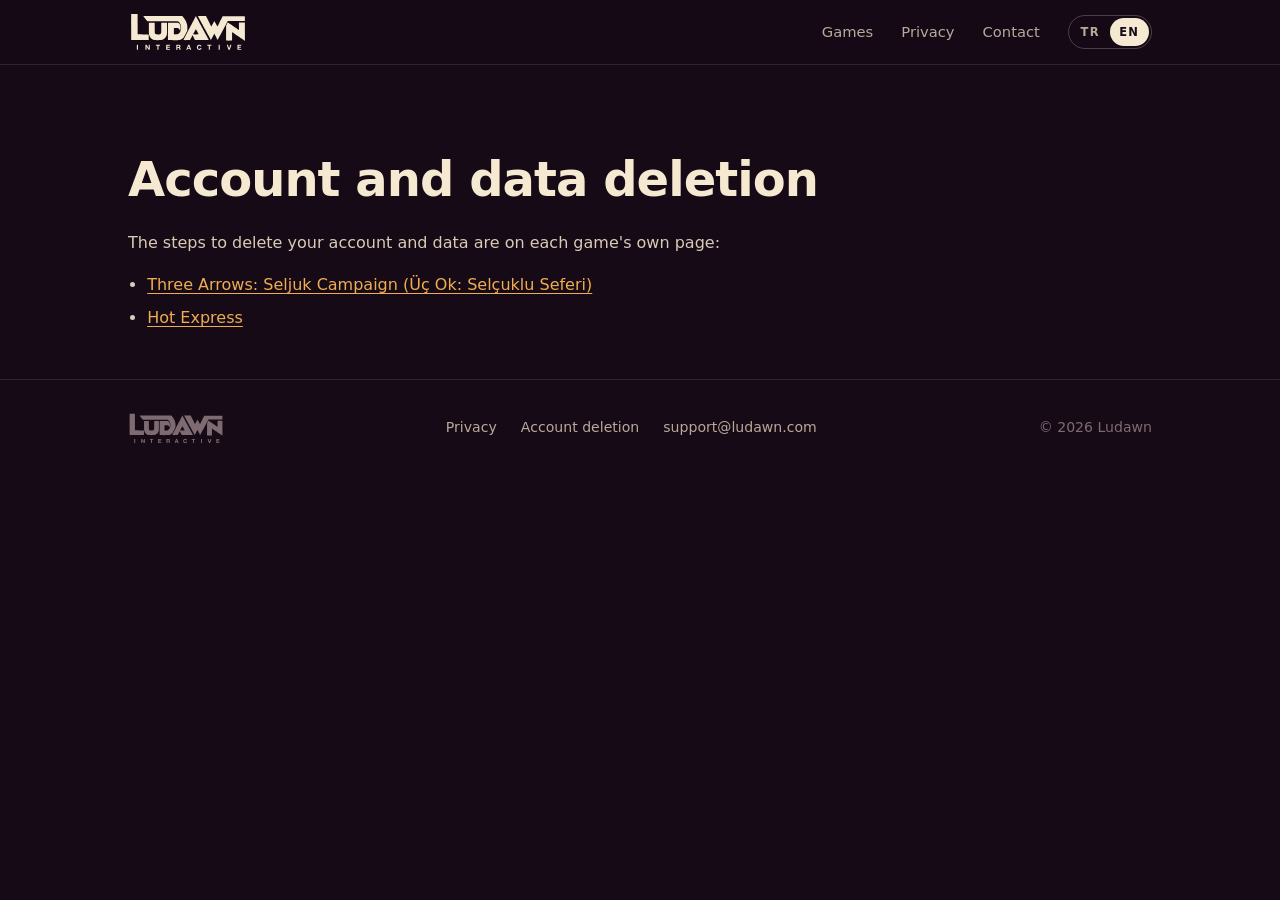
==== commit 10946610: "Add Hot Express section with privacy and data deletion pages Home card, studio legal link lists, and" ====
--- a/account-deletion/index.html
+++ b/account-deletion/index.html
@@ -25,13 +25,13 @@
 <div lang="tr">
 <h1>Hesap ve veri silme</h1>
 <p>Hesap ve veri silme adımları her oyunun kendi sayfasındadır:</p>
-<ul><li><a href="/three-arrows/account-deletion/">Üç Ok: Selçuklu Seferi (Three Arrows: Seljuk Campaign)</a></li></ul>
+<ul><li><a href="/three-arrows/account-deletion/">Üç Ok: Selçuklu Seferi (Three Arrows: Seljuk Campaign)</a></li><li><a href="/hot-express/account-deletion/">Hot Express</a></li></ul>
 </div>
 <hr class="both-only">
 <div lang="en">
 <h1>Account and data deletion</h1>
 <p>The steps to delete your account and data are on each game's own page:</p>
-<ul><li><a href="/three-arrows/account-deletion/">Three Arrows: Seljuk Campaign (Üç Ok: Selçuklu Seferi)</a></li></ul>
+<ul><li><a href="/three-arrows/account-deletion/">Three Arrows: Seljuk Campaign (Üç Ok: Selçuklu Seferi)</a></li><li><a href="/hot-express/account-deletion/">Hot Express</a></li></ul>
 </div>
 </section>
 </main>
